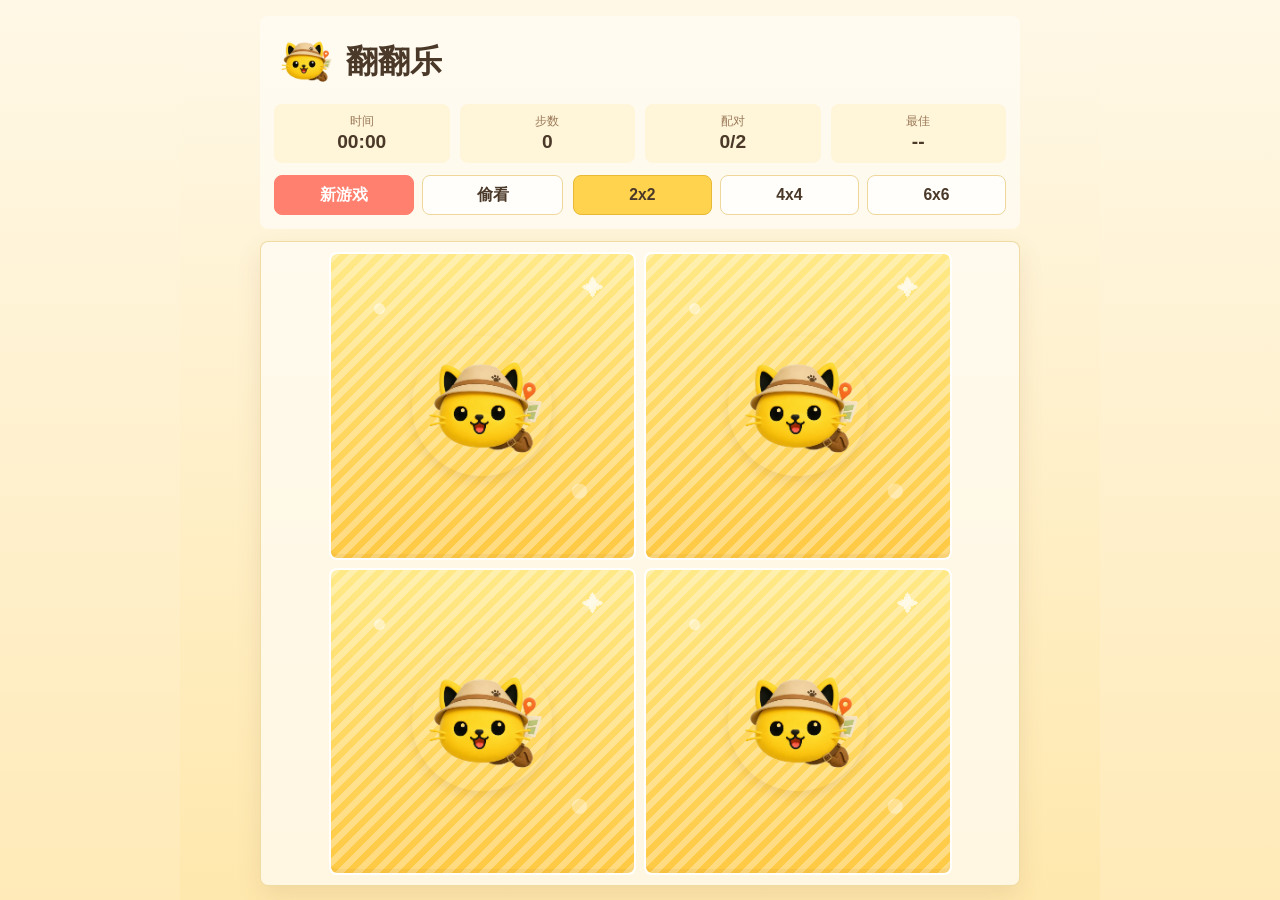
==== minerva-match/index.html @ 0bb71cb4 "Add Minerva Match game" ====
<!doctype html>
<html lang="zh-CN">
  <head>
    <meta charset="utf-8" />
    <meta name="viewport" content="width=device-width, initial-scale=1" />
    <title>Minerva Match</title>
    <style>
      :root {
        color-scheme: light;
        --paper: #fff6dc;
        --paper-2: #fffdf6;
        --ink: #4a3828;
        --muted: #9a7959;
        --line: #efd79c;
        --coral: #ff806f;
        --gold: #ffd34d;
        --blue: #8cc8e9;
        --shadow: 0 10px 24px rgba(128, 89, 42, 0.12);
        --card-radius: 8px;
        --game-width: min(430px, 100vw);
        --panel-width: min(430px, 100vw);
        --board-size: 280px;
        --ui-scale: 1;
      }

      * {
        box-sizing: border-box;
      }

      html,
      body {
        height: 100%;
        overflow: hidden;
      }

      body {
        margin: 0;
        color: var(--ink);
        font-family: "Avenir Next", "PingFang SC", "Hiragino Sans GB", sans-serif;
        background: linear-gradient(180deg, #fff8e6 0%, #ffeab8 100%);
      }

      button,
      input,
      select {
        font: inherit;
      }

      button {
        border: 0;
        cursor: pointer;
      }

      button:disabled {
        cursor: not-allowed;
        opacity: 0.5;
      }

      .app {
        width: var(--game-width);
        height: 100svh;
        height: 100dvh;
        margin: 0 auto;
        padding: 6px 8px 8px;
        display: grid;
        grid-template-rows: auto minmax(0, 1fr);
        gap: 6px;
        align-items: start;
      }

      .topbar {
        display: grid;
        width: var(--panel-width);
        justify-self: center;
        gap: 6px;
        padding: 6px;
        border-radius: 8px;
        background: transparent;
        box-shadow: none;
      }

      .playbar {
        display: grid;
        grid-template-columns: 2fr 3fr;
        gap: 6px;
        align-items: stretch;
      }

      .brand {
        display: flex;
        align-items: center;
        justify-content: flex-start;
        gap: 7px;
      }

      .mark {
        width: calc(42px * var(--ui-scale));
        height: calc(42px * var(--ui-scale));
        border: 0;
        border-radius: 0;
        background: url("res/logo.png") center / contain no-repeat;
        box-shadow: none;
      }

      h1 {
        margin: 0;
        font-family: "Avenir Next", "PingFang SC", "Hiragino Sans GB", sans-serif;
        font-size: calc(1.45rem * var(--ui-scale));
        line-height: 1;
        letter-spacing: 0;
        color: var(--ink);
      }

      .subtitle {
        display: none;
      }

      .status-strip {
        display: grid;
        grid-template-columns: repeat(4, minmax(0, 1fr));
        gap: calc(6px * var(--ui-scale));
        min-width: 0;
      }

      .meter {
        border: 0;
        background: rgba(255, 236, 183, 0.42);
        padding: calc(6px * var(--ui-scale)) calc(5px * var(--ui-scale)) calc(5px * var(--ui-scale));
        border-radius: 8px;
        min-width: 0;
        line-height: 1.2;
        text-align: center;
      }

      .meter span {
        display: block;
        color: var(--muted);
        font-size: calc(0.62rem * var(--ui-scale));
      }

      .meter strong {
        display: block;
        margin-top: 1px;
        font-size: calc(0.9rem * var(--ui-scale));
        color: #4a3828;
      }

      .board-wrap {
        position: relative;
        width: var(--panel-width);
        margin: 0 auto;
        padding: 6px;
        border: 1px solid rgba(239, 215, 156, 0.9);
        border-radius: 8px;
        background: rgba(255, 253, 246, 0.72);
        box-shadow: var(--shadow);
        overflow: hidden;
      }

      .board-wrap::before {
        display: none;
      }

      .board {
        position: relative;
        display: grid;
        grid-template-columns: repeat(var(--cols), minmax(0, 1fr));
        grid-template-rows: repeat(var(--cols), minmax(0, 1fr));
        width: var(--board-size);
        height: var(--board-size);
        margin: 0 auto;
        gap: 5px;
        z-index: 1;
      }

      .card {
        position: relative;
        min-width: 0;
        min-height: 0;
        border-radius: var(--card-radius);
        perspective: 900px;
      }

      .card-button {
        width: 100%;
        height: 100%;
        padding: 0;
        background: transparent;
        border-radius: var(--card-radius);
        transform-style: preserve-3d;
        transition: transform 260ms ease, filter 160ms ease;
      }

      .card:not(.matched):not(.flipped) .card-button:hover {
        filter: brightness(1.035) saturate(1.04);
        transform: translateY(-2px);
      }

      .card.flipped .card-button,
      .card.matched .card-button {
        transform: rotateY(180deg);
      }

      .card-face {
        position: absolute;
        inset: 0;
        display: grid;
        place-items: center;
        border-radius: var(--card-radius);
        backface-visibility: hidden;
        overflow: hidden;
      }

      .card-back {
        border: 2px solid #ffffff;
        background:
          linear-gradient(135deg, rgba(255, 255, 255, 0.32) 25%, transparent 25% 50%, rgba(255, 255, 255, 0.32) 50% 75%, transparent 75%),
          radial-gradient(circle at 16% 18%, rgba(255, 255, 255, 0.5) 0 5px, transparent 6px),
          radial-gradient(circle at 82% 78%, rgba(255, 255, 255, 0.35) 0 7px, transparent 8px),
          linear-gradient(180deg, #ffe987, #ffc943);
        background-size: 18px 18px, auto, auto, auto;
        box-shadow: inset 0 -4px 0 rgba(170, 111, 28, 0.08);
      }

      .card-back::after {
        content: "";
        width: 46%;
        aspect-ratio: 1;
        display: grid;
        place-items: center;
        border-radius: 999px;
        background: url("res/logo.png") center / contain no-repeat;
        box-shadow: 0 5px 12px rgba(128, 89, 42, 0.12);
      }

      .card-back::before {
        content: "✦";
        position: absolute;
        top: 8%;
        right: 10%;
        color: rgba(255, 255, 255, 0.72);
        font-size: clamp(0.8rem, 3vw, 1.4rem);
        line-height: 1;
      }

      .card-front {
        border: 2px solid #ffffff;
        background: var(--paper-2);
        transform: rotateY(180deg);
      }

      .card-front img {
        width: 100%;
        height: 100%;
        object-fit: cover;
        border-radius: 6px;
        display: block;
      }

      .card.matched .card-front {
        border-color: #ffd34d;
        box-shadow: 0 0 0 2px rgba(255, 211, 77, 0.35);
      }

      .control {
        display: grid;
        gap: 0;
      }

      .control label {
        display: none;
      }

      .segmented {
        display: grid;
        grid-template-columns: repeat(3, 1fr);
        gap: 4px;
      }

      .chip,
      .action {
        min-height: calc(30px * var(--ui-scale));
        border-radius: 8px;
        border: 1px solid var(--line);
        background: rgba(255, 255, 255, 0.76);
        color: var(--ink);
        display: grid;
        place-items: center;
        text-align: center;
        font-size: calc(0.84rem * var(--ui-scale));
        font-weight: 700;
        transition: transform 150ms ease, background 150ms ease, border-color 150ms ease;
      }

      .chip:hover,
      .action:hover {
        transform: translateY(-1px);
        border-color: var(--coral);
      }

      .chip.active {
        color: var(--ink);
        background: var(--gold);
        border-color: #e8b934;
      }

      .action.primary {
        color: #ffffff;
        background: var(--coral);
        border-color: var(--coral);
        font-weight: 700;
      }

      .actions {
        display: grid;
        grid-template-columns: 1fr 1fr;
        gap: 5px;
      }

      .win-layer {
        position: absolute;
        inset: 0;
        display: none;
        place-items: center;
        z-index: 5;
        background: rgba(255, 248, 230, 0.84);
        backdrop-filter: blur(5px);
      }

      .win-layer.show {
        display: grid;
      }

      .win-box {
        width: min(calc(var(--board-size) - 24px), calc(280px * var(--ui-scale)), calc(100% - 24px));
        border: 1px solid var(--line);
        border-radius: 8px;
        padding: calc(16px * var(--ui-scale));
        background: var(--paper-2);
        box-shadow: 0 12px 28px rgba(128, 89, 42, 0.18);
        text-align: center;
      }

      .win-image {
        width: min(calc(140px * var(--ui-scale)), 58%);
        aspect-ratio: 1;
        margin: 0 auto calc(8px * var(--ui-scale));
        object-fit: contain;
        display: block;
      }

      .win-box h2 {
        margin: 0 0 6px;
        font-family: "Avenir Next", "PingFang SC", "Hiragino Sans GB", sans-serif;
        font-size: calc(1.8rem * var(--ui-scale));
        color: var(--coral);
      }

      .win-box p {
        margin: 0 0 calc(14px * var(--ui-scale));
        color: var(--muted);
        font-size: calc(0.95rem * var(--ui-scale));
      }

      .win-box .action {
        width: min(calc(190px * var(--ui-scale)), 100%);
        margin: 0 auto;
      }

      .burst {
        position: fixed;
        width: 9px;
        height: 18px;
        pointer-events: none;
        opacity: 0;
        animation: fall 900ms ease-out forwards;
      }

      @keyframes fall {
        0% {
          opacity: 1;
          transform: translate3d(0, 0, 0) rotate(0deg);
        }
        100% {
          opacity: 0;
          transform: translate3d(var(--dx), var(--dy), 0) rotate(280deg);
        }
      }

      @media (max-width: 640px) {
        .app {
          width: 100%;
          padding: 6px 8px 8px;
        }

        .mark {
          width: calc(40px * var(--ui-scale));
          height: calc(40px * var(--ui-scale));
        }

        h1 {
          font-size: calc(1.35rem * var(--ui-scale));
        }

        .board-wrap {
          padding: 6px;
        }

        .board {
          gap: 4px;
        }
      }

      @media (min-width: 760px) {
        .app {
          width: var(--game-width);
          padding: calc(16px * var(--ui-scale));
          grid-template-columns: 1fr;
          grid-template-rows: auto minmax(0, 1fr);
          gap: calc(12px * var(--ui-scale));
          align-items: start;
          background: linear-gradient(180deg, #fff8e7 0%, #ffe8ad 100%);
        }

        .topbar {
          width: var(--panel-width);
          gap: calc(12px * var(--ui-scale));
          padding: calc(14px * var(--ui-scale));
          background: rgba(255, 253, 246, 0.72);
        }

        .brand {
          justify-content: flex-start;
          gap: calc(10px * var(--ui-scale));
        }

        .mark {
          width: calc(62px * var(--ui-scale));
          height: calc(62px * var(--ui-scale));
        }

        h1 {
          font-size: calc(2rem * var(--ui-scale));
        }

        .status-strip {
          grid-template-columns: repeat(4, 1fr);
          gap: calc(10px * var(--ui-scale));
        }

        .meter {
          padding: calc(10px * var(--ui-scale)) calc(8px * var(--ui-scale));
        }

        .meter span {
          font-size: calc(0.78rem * var(--ui-scale));
        }

        .meter strong {
          font-size: calc(1.2rem * var(--ui-scale));
        }

        .playbar {
          grid-template-columns: 2fr 3fr;
          gap: calc(10px * var(--ui-scale));
        }

        .actions {
          gap: calc(8px * var(--ui-scale));
        }

        .segmented {
          gap: calc(8px * var(--ui-scale));
        }

        .chip,
        .action {
          min-height: calc(40px * var(--ui-scale));
          font-size: calc(0.98rem * var(--ui-scale));
        }

        .board-wrap {
          width: var(--panel-width);
          justify-self: center;
          padding: calc(10px * var(--ui-scale));
        }

        .board {
          width: var(--board-size);
          height: var(--board-size);
          margin: 0 auto;
        }

        .board {
          gap: calc(8px * var(--ui-scale));
        }
      }
    </style>
  </head>
  <body>
    <main class="app">
      <header class="topbar">
        <div class="brand">
          <div class="mark" aria-hidden="true"></div>
          <div>
            <h1>翻翻乐</h1>
            <p class="subtitle">翻开两张牌，找到相同图片。越少步数越漂亮。</p>
          </div>
        </div>

        <section class="status-strip" aria-label="游戏数据">
          <div class="meter">
            <span>时间</span>
            <strong id="time">00:00</strong>
          </div>
          <div class="meter">
            <span>步数</span>
            <strong id="moves">0</strong>
          </div>
          <div class="meter">
            <span>配对</span>
            <strong id="pairs">0/2</strong>
          </div>
          <div class="meter">
            <span>最佳</span>
            <strong id="best">--</strong>
          </div>
        </section>

        <section class="playbar" aria-label="游戏控制">
          <div class="actions">
            <button class="action primary" id="newGame">新游戏</button>
            <button class="action" id="peek">偷看</button>
          </div>
          <div class="control">
            <div class="segmented" id="sizeControls">
              <button class="chip active" data-size="4">2x2</button>
              <button class="chip" data-size="16">4x4</button>
              <button class="chip" data-size="36">6x6</button>
            </div>
          </div>
        </section>
      </header>

      <section class="board-wrap" aria-label="翻翻乐棋盘">
        <div id="board" class="board"></div>
        <div id="winLayer" class="win-layer" role="dialog" aria-modal="true" aria-labelledby="winTitle">
          <div class="win-box">
            <img class="win-image" src="res/nice.png" alt="" />
            <h2 id="winTitle">真棒！</h2>
            <p id="winText"></p>
            <button class="action primary" id="playAgain">再来一局</button>
          </div>
        </div>
      </section>
    </main>

    <script>
      const CONFIG = {
        assetCount: 17,
        assetPattern: "assets/card-{id}.png",
        assetDigits: 3,
        flipBackDelay: 720,
        winDialogDelay: 1000,
        peekDuration: 2000,
        minBoardSize: 120,
        h5Breakpoint: 760,
        layout: {
          h5: {
            maxGameWidth: 430,
            maxPanelWidth: 430,
            outerMargin: 0,
            boardPadding: 12,
            scaleBase: 360,
          },
          web: {
            maxGameWidth: 920,
            maxPanelWidth: 760,
            outerMargin: 64,
            boardPadding: 20,
            scaleBase: 560,
          },
        },
      };

      const assets = Array.from({ length: CONFIG.assetCount }, (_, index) => {
        const id = String(index + 1).padStart(CONFIG.assetDigits, "0");
        return CONFIG.assetPattern.replace("{id}", id);
      });

      const els = {
        root: document.documentElement,
        app: document.querySelector(".app"),
        topbar: document.querySelector(".topbar"),
        board: document.querySelector("#board"),
        time: document.querySelector("#time"),
        moves: document.querySelector("#moves"),
        pairs: document.querySelector("#pairs"),
        best: document.querySelector("#best"),
        winLayer: document.querySelector("#winLayer"),
        winText: document.querySelector("#winText"),
        newGame: document.querySelector("#newGame"),
        playAgain: document.querySelector("#playAgain"),
        peek: document.querySelector("#peek"),
        sizeControls: document.querySelector("#sizeControls"),
      };

      const state = {
        size: 4,
        cards: [],
        opened: [],
        locked: false,
        moves: 0,
        matched: 0,
        startedAt: null,
        timer: null,
        elapsed: 0,
        peeking: false,
      };

      function startGame() {
        stopTimer();
        Object.assign(state, {
          cards: buildDeck(),
          opened: [],
          locked: false,
          moves: 0,
          matched: 0,
          startedAt: null,
          elapsed: 0,
          peeking: false,
        });
        els.winLayer.classList.remove("show");
        renderStats();
        renderBoard();
        updateLayout();
      }

      function buildDeck() {
        const pairCount = state.size / 2;
        const pool = getImagePool(pairCount);
        const deck = [];

        for (let index = 0; index < pairCount; index += 1) {
          const image = pool[index % pool.length];
          deck.push({ id: `${index}-a`, matchId: index, image, matched: false });
          deck.push({ id: `${index}-b`, matchId: index, image, matched: false });
        }

        return shuffle(deck);
      }

      function getImagePool(count) {
        const shuffledAssets = shuffle(assets);
        return Array.from({ length: count }, (_, index) => shuffledAssets[index % shuffledAssets.length]);
      }

      function renderBoard() {
        const cols = Math.sqrt(state.size);
        els.board.style.setProperty("--cols", cols);
        els.board.innerHTML = state.cards.map(renderCard).join("");
        els.board.querySelectorAll(".card-button").forEach((button) => {
          button.addEventListener("click", () => flipCard(Number(button.closest(".card").dataset.index)));
        });
        updateLayout();
      }

      function renderCard(card, index) {
        return `
          <article class="card${card.matched ? " matched" : ""}" data-index="${index}">
            <button class="card-button" aria-label="第 ${index + 1} 张牌">
              <span class="card-face card-back"></span>
              <span class="card-face card-front">
                <img src="${card.image}" alt="" draggable="false" />
              </span>
            </button>
          </article>
        `;
      }

      function flipCard(index) {
        if (state.locked || state.peeking) return;

        const card = state.cards[index];
        const cardEl = getCardEl(index);
        if (!card || card.matched || cardEl.classList.contains("flipped")) return;

        ensureTimer();
        cardEl.classList.add("flipped");
        state.opened.push(index);

        if (state.opened.length === 2) checkOpenedCards();
      }

      function checkOpenedCards() {
        state.moves += 1;
        const [firstIndex, secondIndex] = state.opened;
        const first = state.cards[firstIndex];
        const second = state.cards[secondIndex];
        renderStats();

        if (first.matchId === second.matchId) {
          markPairMatched(firstIndex, secondIndex);
          return;
        }

        state.locked = true;
        window.setTimeout(() => closePair(firstIndex, secondIndex), CONFIG.flipBackDelay);
      }

      function markPairMatched(firstIndex, secondIndex) {
        state.cards[firstIndex].matched = true;
        state.cards[secondIndex].matched = true;
        state.matched += 1;
        getCardEl(firstIndex).classList.add("matched");
        getCardEl(secondIndex).classList.add("matched");
        state.opened = [];

        if (isGameComplete()) window.setTimeout(finishGame, CONFIG.winDialogDelay);
      }

      function closePair(firstIndex, secondIndex) {
        getCardEl(firstIndex).classList.remove("flipped");
        getCardEl(secondIndex).classList.remove("flipped");
        state.opened = [];
        state.locked = false;
      }

      function peekCards() {
        if (state.locked || state.peeking) return;

        ensureTimer();
        state.peeking = true;
        els.board.querySelectorAll(".card:not(.matched)").forEach((card) => card.classList.add("flipped"));
        window.setTimeout(() => {
          els.board.querySelectorAll(".card:not(.matched)").forEach((card) => card.classList.remove("flipped"));
          state.opened.forEach((index) => getCardEl(index).classList.add("flipped"));
          state.peeking = false;
        }, CONFIG.peekDuration);
      }

      function finishGame() {
        stopTimer();
        const currentBest = Number(localStorage.getItem(bestKey()));
        if (!currentBest || state.moves < currentBest) {
          localStorage.setItem(bestKey(), String(state.moves));
        }
        renderStats();
        els.winText.textContent = `用时 ${formatTime(state.elapsed)}，共 ${state.moves} 步。`;
        els.winLayer.classList.add("show");
        celebrate();
      }

      function renderStats() {
        els.time.textContent = formatTime(state.elapsed);
        els.moves.textContent = state.moves;
        els.pairs.textContent = `${state.matched}/${state.size / 2}`;
        els.best.textContent = getBestLabel();
      }

      function ensureTimer() {
        if (state.timer) return;
        state.startedAt = Date.now() - state.elapsed * 1000;
        state.timer = window.setInterval(() => {
          state.elapsed = Math.floor((Date.now() - state.startedAt) / 1000);
          renderStats();
        }, 500);
      }

      function stopTimer() {
        if (state.timer) window.clearInterval(state.timer);
        state.timer = null;
      }

      function updateLayout() {
        const viewport = window.visualViewport;
        const viewportWidth = viewport ? viewport.width : window.innerWidth;
        const viewportHeight = viewport ? viewport.height : window.innerHeight;
        const isWebLayout = viewportWidth >= CONFIG.h5Breakpoint;
        const layout = isWebLayout ? CONFIG.layout.web : CONFIG.layout.h5;
        const gameWidth = clamp(viewportWidth - layout.outerMargin, 220, layout.maxGameWidth);
        const panelWidth = clamp(gameWidth - (isWebLayout ? 32 : 0), 220, layout.maxPanelWidth);

        setCssVar("--game-width", `${Math.floor(gameWidth)}px`);
        setCssVar("--panel-width", `${Math.floor(panelWidth)}px`);

        measureBoardSize({ panelWidth, viewportHeight, layout });
      }

      function measureBoardSize({ panelWidth, viewportHeight, layout }) {
        window.requestAnimationFrame(() => {
          const boardSize = calculateBoardSize(panelWidth, viewportHeight, layout);
          applyBoardMetrics(boardSize, layout.scaleBase);

          window.requestAnimationFrame(() => {
            const finalBoardSize = calculateBoardSize(panelWidth, viewportHeight, layout);
            applyBoardMetrics(finalBoardSize, layout.scaleBase);
          });
        });
      }

      function calculateBoardSize(panelWidth, viewportHeight, layout) {
        const appStyles = window.getComputedStyle(els.app);
        const paddingY = parseFloat(appStyles.paddingTop) + parseFloat(appStyles.paddingBottom);
        const gap = parseFloat(appStyles.rowGap || appStyles.gap) || 0;
        const topbarHeight = els.topbar.getBoundingClientRect().height;
        const availableHeight = viewportHeight - paddingY - gap - topbarHeight;
        return Math.floor(Math.max(CONFIG.minBoardSize, Math.min(panelWidth - layout.boardPadding, availableHeight - layout.boardPadding)));
      }

      function applyBoardMetrics(boardSize, scaleBase) {
        const uiScale = clamp(boardSize / scaleBase, 0.68, 1);
        setCssVar("--ui-scale", uiScale.toFixed(3));
        setCssVar("--board-size", `${boardSize}px`);
      }

      function bindEvents() {
        els.newGame.addEventListener("click", startGame);
        els.playAgain.addEventListener("click", startGame);
        els.peek.addEventListener("click", peekCards);
        els.sizeControls.addEventListener("click", changeSize);
        window.addEventListener("resize", updateLayout);
        window.visualViewport?.addEventListener("resize", updateLayout);
        window.visualViewport?.addEventListener("scroll", updateLayout);
      }

      function changeSize(event) {
        const button = event.target.closest("button[data-size]");
        if (!button) return;

        els.sizeControls.querySelectorAll(".chip").forEach((chip) => chip.classList.remove("active"));
        button.classList.add("active");
        state.size = Number(button.dataset.size);
        startGame();
      }

      function celebrate() {
        const palette = ["#d94e38", "#16756b", "#315f8d", "#d8a13a", "#28231d"];
        for (let index = 0; index < 38; index += 1) {
          const bit = document.createElement("span");
          bit.className = "burst";
          bit.style.left = `${45 + Math.random() * 10}%`;
          bit.style.top = `${35 + Math.random() * 10}%`;
          bit.style.background = palette[index % palette.length];
          bit.style.setProperty("--dx", `${Math.random() * 360 - 180}px`);
          bit.style.setProperty("--dy", `${Math.random() * 280 + 90}px`);
          bit.style.animationDelay = `${Math.random() * 120}ms`;
          document.body.appendChild(bit);
          window.setTimeout(() => bit.remove(), 1100);
        }
      }

      function getCardEl(index) {
        return els.board.querySelector(`.card[data-index="${index}"]`);
      }

      function isGameComplete() {
        return state.matched === state.size / 2;
      }

      function getBestLabel() {
        const best = Number(localStorage.getItem(bestKey()));
        return best ? `${best}步` : "--";
      }

      function bestKey() {
        return `minerva-match-best-${state.size}`;
      }

      function formatTime(totalSeconds) {
        const minutes = String(Math.floor(totalSeconds / 60)).padStart(2, "0");
        const seconds = String(totalSeconds % 60).padStart(2, "0");
        return `${minutes}:${seconds}`;
      }

      function shuffle(items) {
        const next = [...items];
        for (let index = next.length - 1; index > 0; index -= 1) {
          const swapIndex = Math.floor(Math.random() * (index + 1));
          [next[index], next[swapIndex]] = [next[swapIndex], next[index]];
        }
        return next;
      }

      function clamp(value, min, max) {
        return Math.max(min, Math.min(max, value));
      }

      function setCssVar(name, value) {
        els.root.style.setProperty(name, value);
      }

      bindEvents();
      startGame();
    </script>
  </body>
</html>
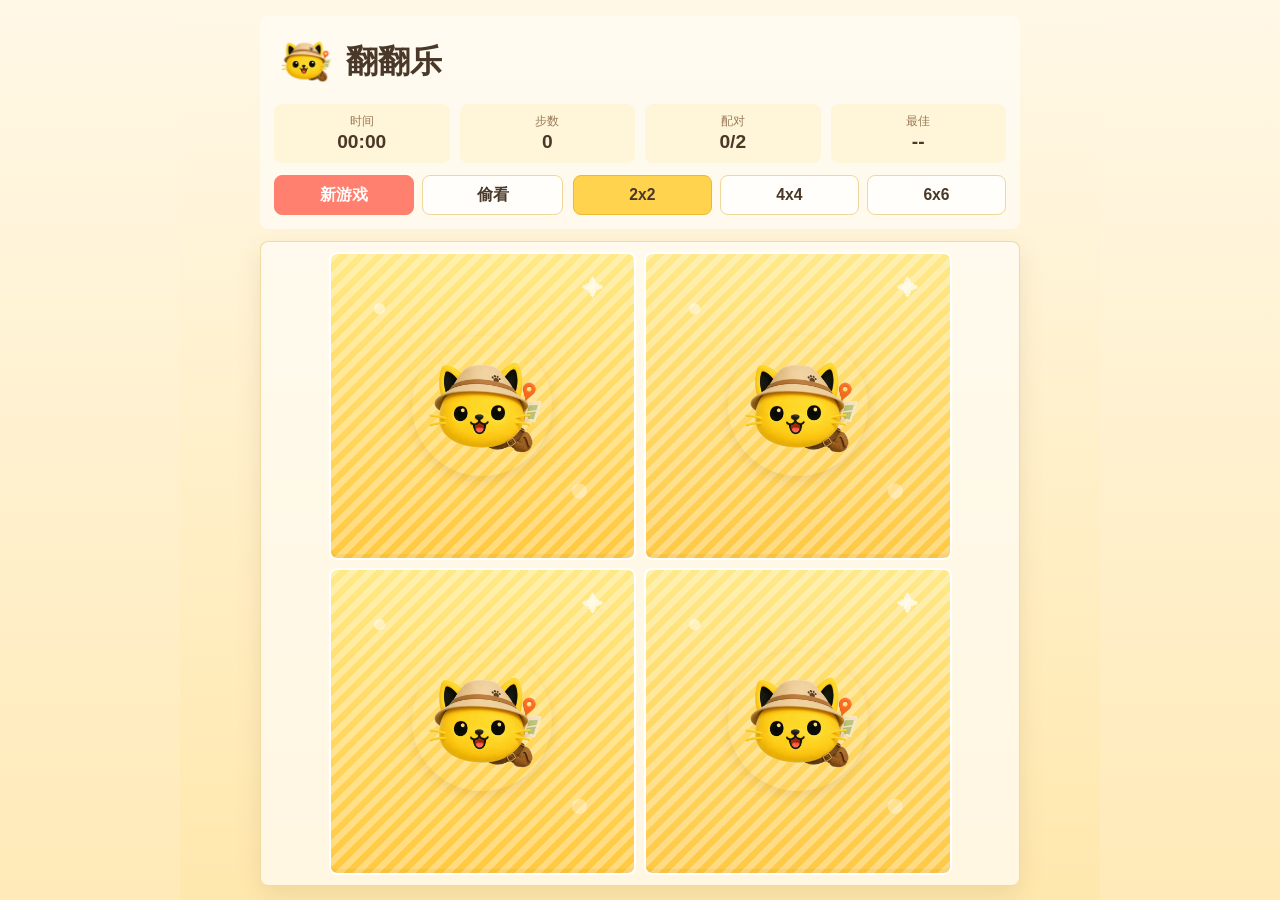
==== commit 7376333e: "Speed up Minerva Match loading" ====
--- a/minerva-match/index.html
+++ b/minerva-match/index.html
@@ -4,6 +4,8 @@
     <meta charset="utf-8" />
     <meta name="viewport" content="width=device-width, initial-scale=1" />
     <title>Minerva Match</title>
+    <link rel="preload" href="res/logo.png" as="image" fetchpriority="high" />
+    <link rel="prefetch" href="res/nice.png" as="image" />
     <style>
       :root {
         color-scheme: light;
@@ -17,8 +19,8 @@
         --blue: #8cc8e9;
         --shadow: 0 10px 24px rgba(128, 89, 42, 0.12);
         --card-radius: 8px;
-        --game-width: min(430px, 100vw);
-        --panel-width: min(430px, 100vw);
+        --game-width: min(430px, 100%);
+        --panel-width: min(430px, 100%);
         --board-size: 280px;
         --ui-scale: 1;
       }
@@ -35,6 +37,7 @@
 
       body {
         margin: 0;
+        width: 100%;
         color: var(--ink);
         font-family: "Avenir Next", "PingFang SC", "Hiragino Sans GB", sans-serif;
         background: linear-gradient(180deg, #fff8e6 0%, #ffeab8 100%);
@@ -58,6 +61,7 @@
 
       .app {
         width: var(--game-width);
+        max-width: 100%;
         height: 100svh;
         height: 100dvh;
         margin: 0 auto;
@@ -70,7 +74,9 @@
 
       .topbar {
         display: grid;
-        width: var(--panel-width);
+        width: min(100%, var(--panel-width));
+        min-width: 0;
+        max-width: 100%;
         justify-self: center;
         gap: 6px;
         padding: 6px;
@@ -83,6 +89,7 @@
         display: grid;
         grid-template-columns: 2fr 3fr;
         gap: 6px;
+        min-width: 0;
         align-items: stretch;
       }
 
@@ -147,7 +154,9 @@
 
       .board-wrap {
         position: relative;
-        width: var(--panel-width);
+        width: min(100%, var(--panel-width));
+        min-width: 0;
+        max-width: 100%;
         margin: 0 auto;
         padding: 6px;
         border: 1px solid rgba(239, 215, 156, 0.9);
@@ -265,6 +274,7 @@
       .control {
         display: grid;
         gap: 0;
+        min-width: 0;
       }
 
       .control label {
@@ -275,6 +285,7 @@
         display: grid;
         grid-template-columns: repeat(3, 1fr);
         gap: 4px;
+        min-width: 0;
       }
 
       .chip,
@@ -286,6 +297,9 @@
         color: var(--ink);
         display: grid;
         place-items: center;
+        min-width: 0;
+        overflow: hidden;
+        white-space: nowrap;
         text-align: center;
         font-size: calc(0.84rem * var(--ui-scale));
         font-weight: 700;
@@ -315,6 +329,7 @@
         display: grid;
         grid-template-columns: 1fr 1fr;
         gap: 5px;
+        min-width: 0;
       }
 
       .win-layer {
@@ -423,7 +438,7 @@
         }
 
         .topbar {
-          width: var(--panel-width);
+          width: min(100%, var(--panel-width));
           gap: calc(12px * var(--ui-scale));
           padding: calc(14px * var(--ui-scale));
           background: rgba(255, 253, 246, 0.72);
@@ -480,7 +495,7 @@
         }
 
         .board-wrap {
-          width: var(--panel-width);
+          width: min(100%, var(--panel-width));
           justify-self: center;
           padding: calc(10px * var(--ui-scale));
         }
@@ -564,6 +579,7 @@
         winDialogDelay: 1000,
         peekDuration: 2000,
         minBoardSize: 120,
+        minPanelWidth: 180,
         h5Breakpoint: 760,
         layout: {
           h5: {
@@ -587,6 +603,10 @@
         const id = String(index + 1).padStart(CONFIG.assetDigits, "0");
         return CONFIG.assetPattern.replace("{id}", id);
       });
+      const placeholderImage =
+        "[data-uri]";
+      const imageCache = new Set();
+      let allAssetsWarmupStarted = false;
 
       const els = {
         root: document.documentElement,
@@ -633,6 +653,8 @@
         els.winLayer.classList.remove("show");
         renderStats();
         renderBoard();
+        warmDeckImages();
+        warmAllAssetsWhenIdle();
         updateLayout();
       }
 
@@ -643,8 +665,8 @@
 
         for (let index = 0; index < pairCount; index += 1) {
           const image = pool[index % pool.length];
-          deck.push({ id: `${index}-a`, matchId: index, image, matched: false });
-          deck.push({ id: `${index}-b`, matchId: index, image, matched: false });
+          deck.push({ id: `${image}-a`, pairId: image, image, matched: false });
+          deck.push({ id: `${image}-b`, pairId: image, image, matched: false });
         }
 
         return shuffle(deck);
@@ -671,7 +693,7 @@
             <button class="card-button" aria-label="第 ${index + 1} 张牌">
               <span class="card-face card-back"></span>
               <span class="card-face card-front">
-                <img src="${card.image}" alt="" draggable="false" />
+                <img src="${placeholderImage}" data-src="${card.image}" alt="" draggable="false" decoding="async" />
               </span>
             </button>
           </article>
@@ -686,6 +708,7 @@
         if (!card || card.matched || cardEl.classList.contains("flipped")) return;
 
         ensureTimer();
+        loadCardImage(cardEl);
         cardEl.classList.add("flipped");
         state.opened.push(index);
 
@@ -699,7 +722,7 @@
         const second = state.cards[secondIndex];
         renderStats();
 
-        if (first.matchId === second.matchId) {
+        if (first.pairId === second.pairId) {
           markPairMatched(firstIndex, secondIndex);
           return;
         }
@@ -731,7 +754,10 @@
 
         ensureTimer();
         state.peeking = true;
-        els.board.querySelectorAll(".card:not(.matched)").forEach((card) => card.classList.add("flipped"));
+        els.board.querySelectorAll(".card:not(.matched)").forEach((card) => {
+          loadCardImage(card);
+          card.classList.add("flipped");
+        });
         window.setTimeout(() => {
           els.board.querySelectorAll(".card:not(.matched)").forEach((card) => card.classList.remove("flipped"));
           state.opened.forEach((index) => getCardEl(index).classList.add("flipped"));
@@ -772,6 +798,50 @@
         state.timer = null;
       }
 
+      function warmDeckImages() {
+        const deckImages = [...new Set(state.cards.map((card) => card.image))];
+        warmImages(deckImages);
+      }
+
+      function warmAllAssetsWhenIdle() {
+        if (allAssetsWarmupStarted) return;
+        allAssetsWarmupStarted = true;
+        runWhenIdle(() => warmImages(["res/nice.png", ...assets]));
+      }
+
+      function warmImages(images) {
+        images.forEach((src) => {
+          if (imageCache.has(src)) return;
+          const image = new Image();
+          image.decoding = "async";
+          image.src = src;
+          image.decode?.().catch(() => undefined);
+          imageCache.add(src);
+        });
+      }
+
+      function loadCardImage(cardEl) {
+        const image = cardEl.querySelector("img[data-src]");
+        if (!image || image.src.endsWith(image.dataset.src)) return;
+        image.src = image.dataset.src;
+        image.removeAttribute("data-src");
+      }
+
+      function runWhenIdle(callback) {
+        if ("requestIdleCallback" in window) {
+          window.requestIdleCallback(callback, { timeout: 1800 });
+          return;
+        }
+        window.setTimeout(callback, 800);
+      }
+
+      function registerServiceWorker() {
+        if (!("serviceWorker" in navigator) || !/^https?:$/.test(window.location.protocol)) return;
+        window.addEventListener("load", () => {
+          navigator.serviceWorker.register("./sw.js").catch(() => undefined);
+        });
+      }
+
       function updateLayout() {
         const viewport = window.visualViewport;
         const viewportWidth = viewport ? viewport.width : window.innerWidth;
@@ -779,9 +849,14 @@
         const isWebLayout = viewportWidth >= CONFIG.h5Breakpoint;
         const layout = isWebLayout ? CONFIG.layout.web : CONFIG.layout.h5;
         const gameWidth = clamp(viewportWidth - layout.outerMargin, 220, layout.maxGameWidth);
-        const panelWidth = clamp(gameWidth - (isWebLayout ? 32 : 0), 220, layout.maxPanelWidth);
-
         setCssVar("--game-width", `${Math.floor(gameWidth)}px`);
+
+        const appStyles = window.getComputedStyle(els.app);
+        const appPaddingX = parseFloat(appStyles.paddingLeft) + parseFloat(appStyles.paddingRight);
+        const contentWidth = Math.max(CONFIG.minPanelWidth, gameWidth - appPaddingX);
+        const preferredPanelWidth = gameWidth - (isWebLayout ? 32 : 0);
+        const panelWidth = clamp(Math.min(contentWidth, preferredPanelWidth), CONFIG.minPanelWidth, layout.maxPanelWidth);
+
         setCssVar("--panel-width", `${Math.floor(panelWidth)}px`);
 
         measureBoardSize({ panelWidth, viewportHeight, layout });
@@ -822,6 +897,7 @@
         window.addEventListener("resize", updateLayout);
         window.visualViewport?.addEventListener("resize", updateLayout);
         window.visualViewport?.addEventListener("scroll", updateLayout);
+        registerServiceWorker();
       }
 
       function changeSize(event) {
